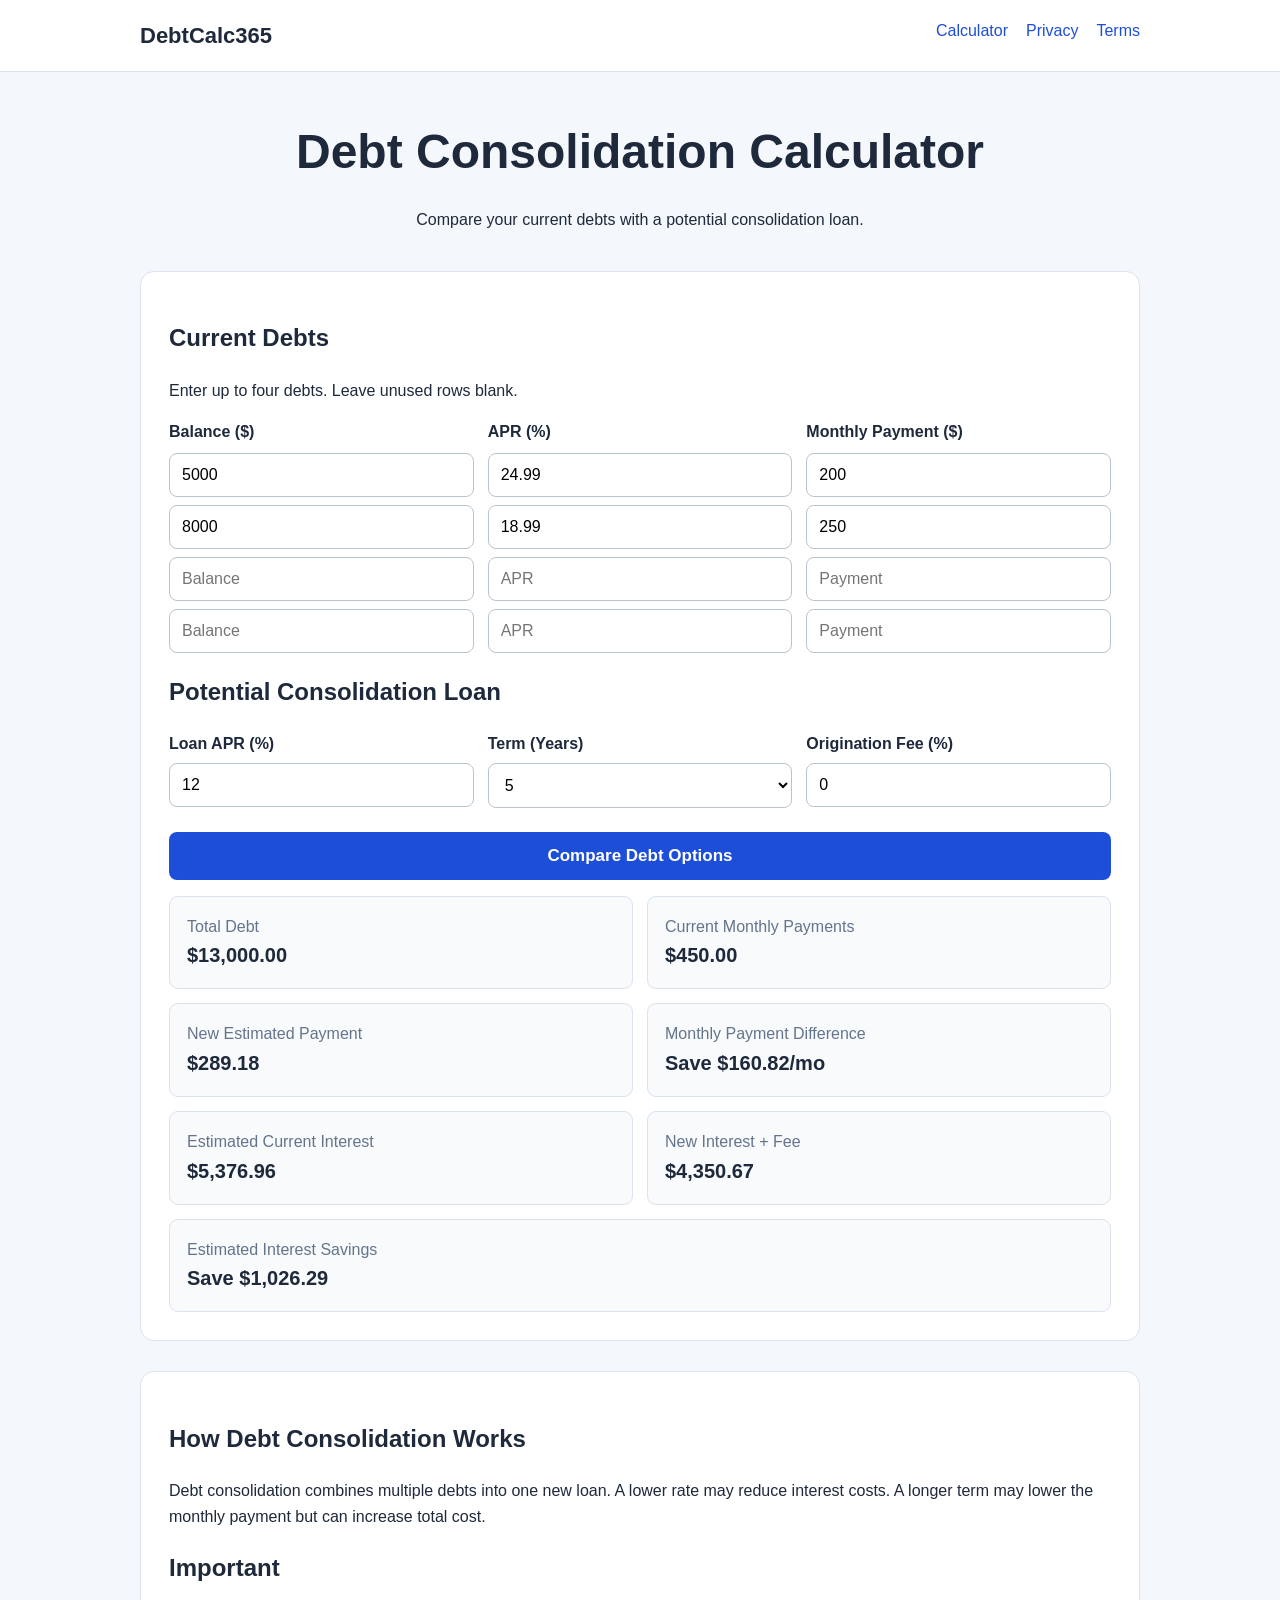
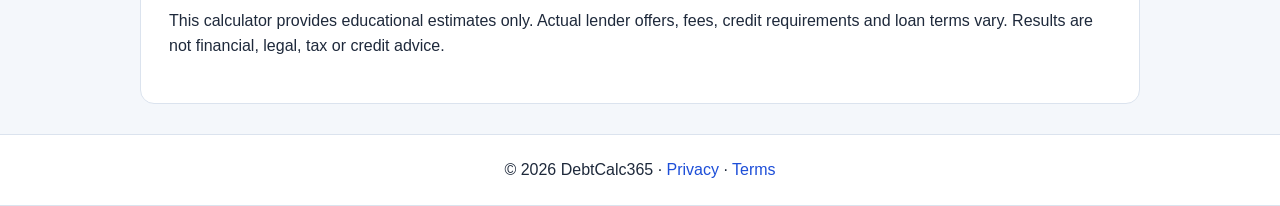
==== index.html @ ed06ba9a "Add files via upload" ====
<!doctype html><html lang="en"><head><meta charset="utf-8"><meta name="viewport" content="width=device-width,initial-scale=1"><title>Debt Consolidation Calculator | DebtCalc365</title><meta name="description" content="Free U.S. debt consolidation calculator. Compare current debts with a consolidation loan."><link rel="stylesheet" href="style.css"></head><body><header><div class="wrap top"><b>DebtCalc365</b><nav><a href="/">Calculator</a><a href="privacy.html">Privacy</a><a href="terms.html">Terms</a></nav></div></header><main class="wrap"><section class="hero"><h1>Debt Consolidation Calculator</h1><p>Compare your current debts with a potential consolidation loan.</p></section><section class="card"><h2>Current Debts</h2><p>Enter up to four debts. Leave unused rows blank.</p><div class="heads"><b>Balance ($)</b><b>APR (%)</b><b>Monthly Payment ($)</b></div><div id="rows"></div><h2>Potential Consolidation Loan</h2><div class="grid"><label>Loan APR (%)<input id="newApr" type="number" value="12" min="0" step=".01"></label><label>Term (Years)<select id="years"><option>2</option><option>3</option><option selected>5</option><option>7</option></select></label><label>Origination Fee (%)<input id="fee" type="number" value="0" min="0" step=".01"></label></div><button id="calc">Compare Debt Options</button><p id="msg"></p><div class="results"><div><span>Total Debt</span><strong id="total">—</strong></div><div><span>Current Monthly Payments</span><strong id="oldPay">—</strong></div><div><span>New Estimated Payment</span><strong id="newPay">—</strong></div><div><span>Monthly Payment Difference</span><strong id="payDiff">—</strong></div><div><span>Estimated Current Interest</span><strong id="oldInt">—</strong></div><div><span>New Interest + Fee</span><strong id="newInt">—</strong></div><div class="wide"><span>Estimated Interest Savings</span><strong id="save">—</strong></div></div></section><section class="card"><h2>How Debt Consolidation Works</h2><p>Debt consolidation combines multiple debts into one new loan. A lower rate may reduce interest costs. A longer term may lower the monthly payment but can increase total cost.</p><h2>Important</h2><p>This calculator provides educational estimates only. Actual lender offers, fees, credit requirements and loan terms vary. Results are not financial, legal, tax or credit advice.</p></section></main><footer>© <span id="yr"></span> DebtCalc365 · <a href="privacy.html">Privacy</a> · <a href="terms.html">Terms</a></footer><script src="script.js"></script></body></html>
---- style.css ----
*{box-sizing:border-box}body{margin:0;font-family:Arial,sans-serif;background:#f4f7fb;color:#1e293b;line-height:1.6}.wrap{width:min(1000px,92%);margin:auto}header,footer{background:#fff;border-bottom:1px solid #dbe3ee}.top{display:flex;justify-content:space-between;padding:18px 0}.top b{font-size:22px}nav{display:flex;gap:18px}a{color:#1d4ed8;text-decoration:none}.hero{text-align:center;padding:42px 0 22px}.hero h1{font-size:clamp(2rem,5vw,3rem);margin:0}.card{background:#fff;border:1px solid #dbe3ee;border-radius:14px;padding:28px;margin-bottom:30px}.heads,.row,.grid{display:grid;grid-template-columns:repeat(3,1fr);gap:14px}.row{margin:8px 0}input,select{width:100%;padding:12px;border:1px solid #b8c3d1;border-radius:8px;font-size:16px;background:#fff}label{font-weight:bold}label input,label select{margin-top:6px}button{width:100%;margin-top:24px;padding:14px;background:#1d4ed8;color:white;border:0;border-radius:8px;font-weight:bold;font-size:17px}.results{display:grid;grid-template-columns:1fr 1fr;gap:14px;margin-top:15px}.results div{padding:17px;background:#f8fafc;border:1px solid #dbe3ee;border-radius:9px}.results span{display:block;color:#64748b}.results strong{font-size:20px}.wide{grid-column:1/-1}.back{display:inline-block;margin-top:25px;padding:12px 20px;background:#1d4ed8;color:#fff;border-radius:8px;font-weight:bold}footer{text-align:center;padding:22px;border-top:1px solid #dbe3ee}@media(max-width:700px){.heads{display:none}.row,.grid,.results{grid-template-columns:1fr}.row{padding-bottom:14px;border-bottom:1px solid #ddd}.wide{grid-column:auto}.top{flex-direction:column;gap:8px}}
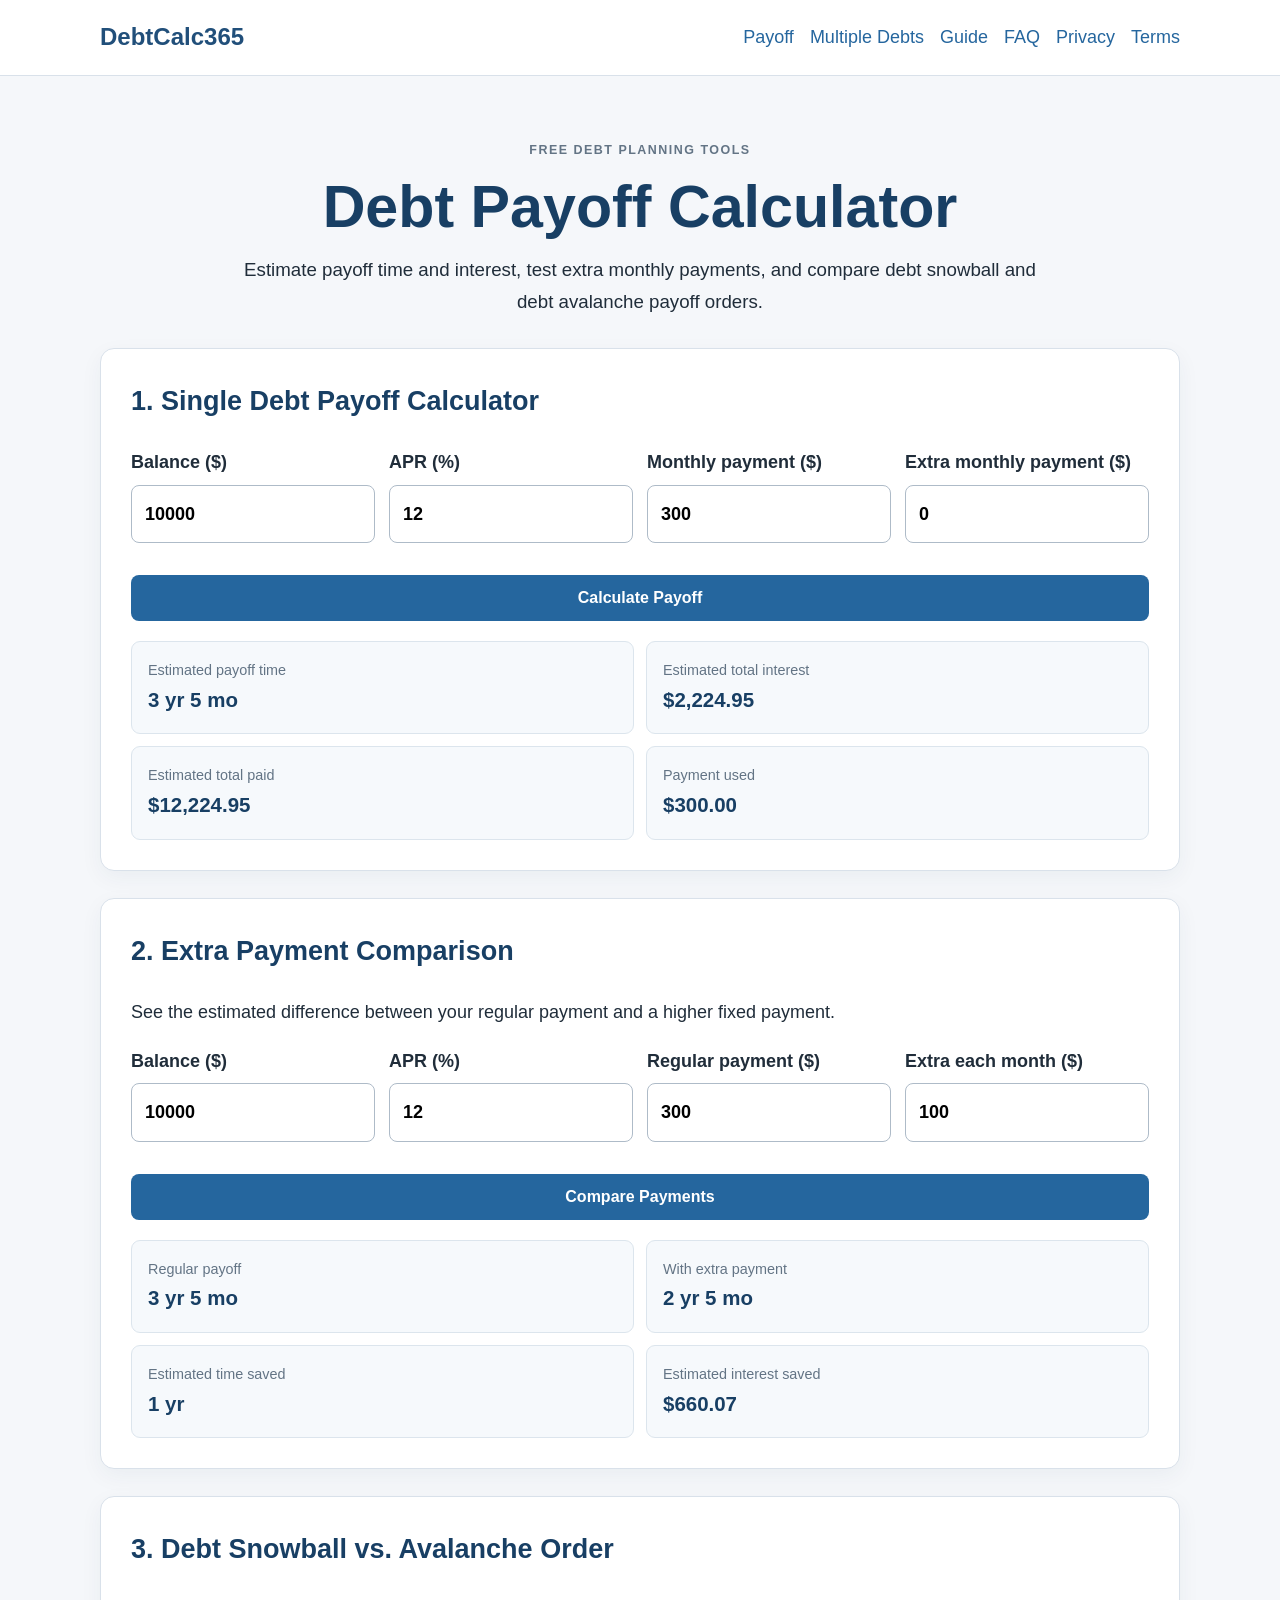
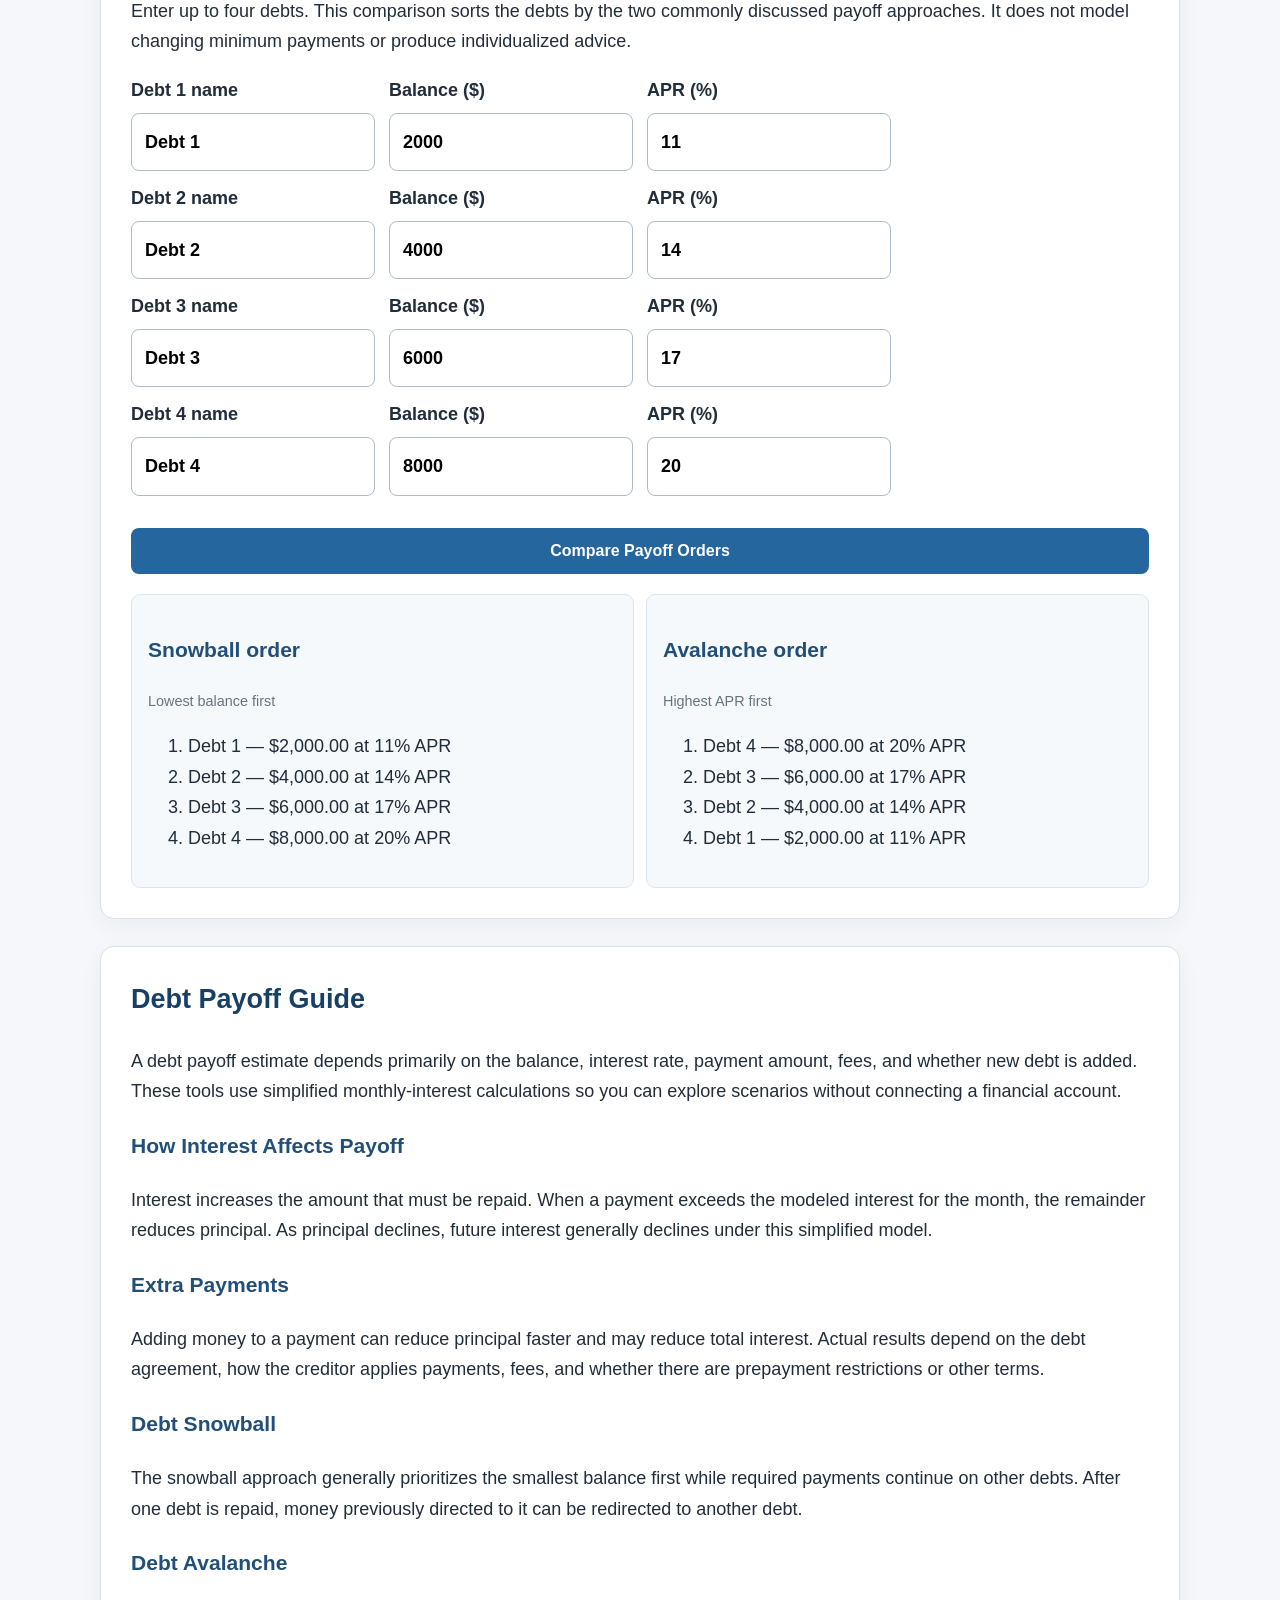
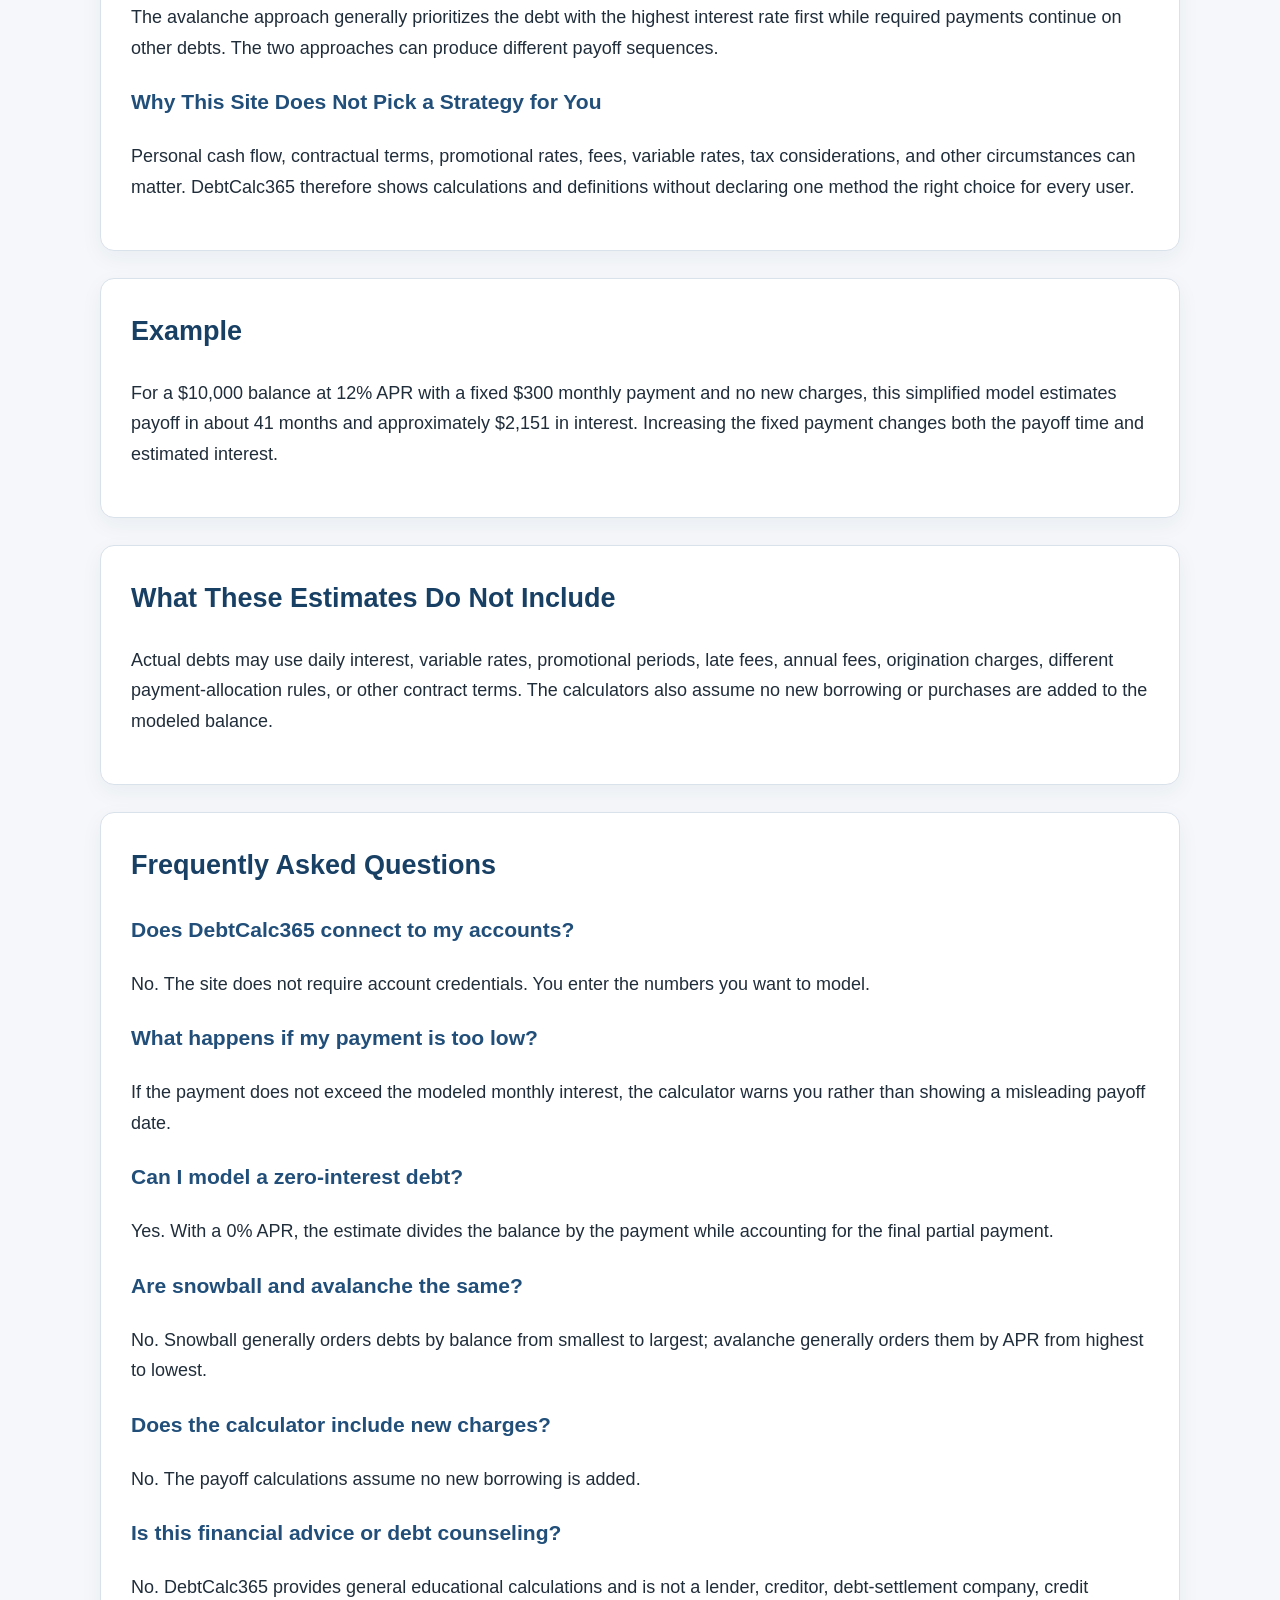
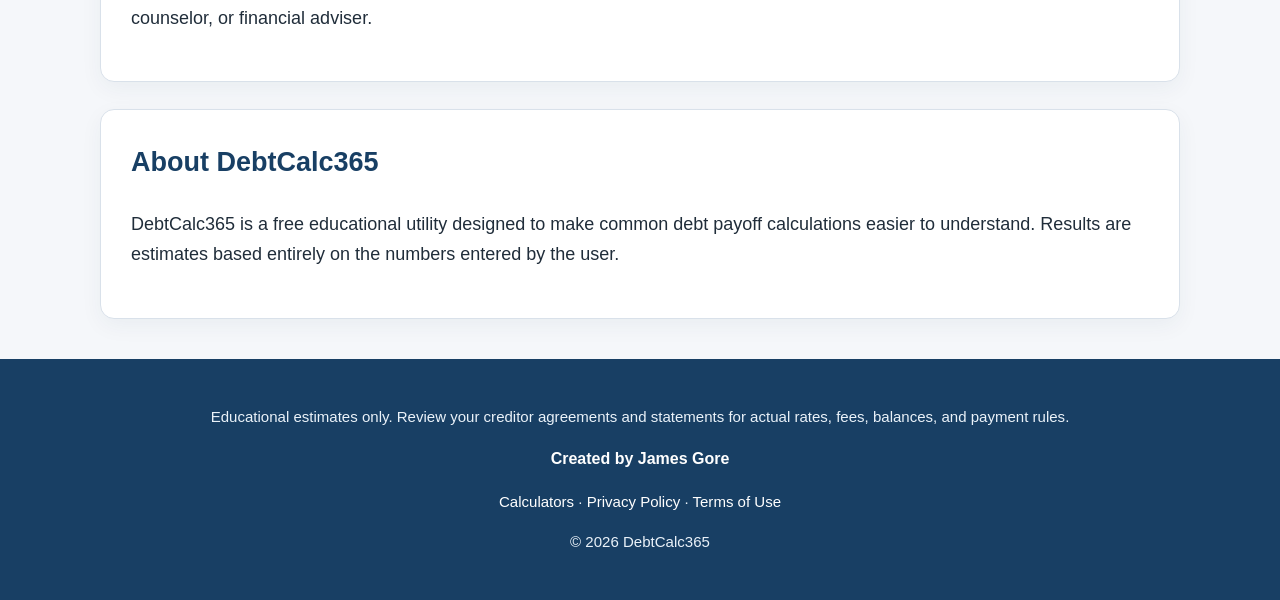
==== commit e7fb2f21: "Add files via upload" ====
--- a/index.html
+++ b/index.html
@@ -1 +1,48 @@
-<!doctype html><html lang="en"><head><meta charset="utf-8"><meta name="viewport" content="width=device-width,initial-scale=1"><title>Debt Consolidation Calculator | DebtCalc365</title><meta name="description" content="Free U.S. debt consolidation calculator. Compare current debts with a consolidation loan."><link rel="stylesheet" href="style.css"></head><body><header><div class="wrap top"><b>DebtCalc365</b><nav><a href="/">Calculator</a><a href="privacy.html">Privacy</a><a href="terms.html">Terms</a></nav></div></header><main class="wrap"><section class="hero"><h1>Debt Consolidation Calculator</h1><p>Compare your current debts with a potential consolidation loan.</p></section><section class="card"><h2>Current Debts</h2><p>Enter up to four debts. Leave unused rows blank.</p><div class="heads"><b>Balance ($)</b><b>APR (%)</b><b>Monthly Payment ($)</b></div><div id="rows"></div><h2>Potential Consolidation Loan</h2><div class="grid"><label>Loan APR (%)<input id="newApr" type="number" value="12" min="0" step=".01"></label><label>Term (Years)<select id="years"><option>2</option><option>3</option><option selected>5</option><option>7</option></select></label><label>Origination Fee (%)<input id="fee" type="number" value="0" min="0" step=".01"></label></div><button id="calc">Compare Debt Options</button><p id="msg"></p><div class="results"><div><span>Total Debt</span><strong id="total">—</strong></div><div><span>Current Monthly Payments</span><strong id="oldPay">—</strong></div><div><span>New Estimated Payment</span><strong id="newPay">—</strong></div><div><span>Monthly Payment Difference</span><strong id="payDiff">—</strong></div><div><span>Estimated Current Interest</span><strong id="oldInt">—</strong></div><div><span>New Interest + Fee</span><strong id="newInt">—</strong></div><div class="wide"><span>Estimated Interest Savings</span><strong id="save">—</strong></div></div></section><section class="card"><h2>How Debt Consolidation Works</h2><p>Debt consolidation combines multiple debts into one new loan. A lower rate may reduce interest costs. A longer term may lower the monthly payment but can increase total cost.</p><h2>Important</h2><p>This calculator provides educational estimates only. Actual lender offers, fees, credit requirements and loan terms vary. Results are not financial, legal, tax or credit advice.</p></section></main><footer>© <span id="yr"></span> DebtCalc365 · <a href="privacy.html">Privacy</a> · <a href="terms.html">Terms</a></footer><script src="script.js"></script></body></html>+<!doctype html>
+<html lang="en"><head>
+<meta charset="utf-8"><meta name="viewport" content="width=device-width,initial-scale=1">
+<title>Debt Payoff Calculator | DebtCalc365</title>
+<meta name="description" content="Free debt payoff calculators for a single debt, multiple debts, debt snowball and debt avalanche comparisons, and extra monthly payments.">
+<link rel="stylesheet" href="style.css"></head><body>
+<header><div class="wrap top"><a class="brand" href="index.html">DebtCalc365</a><nav><a href="#single">Payoff</a><a href="#multi">Multiple Debts</a><a href="#guide">Guide</a><a href="#faq">FAQ</a><a href="privacy.html">Privacy</a><a href="terms.html">Terms</a></nav></div></header>
+<main class="wrap">
+<section class="hero"><p class="eyebrow">FREE DEBT PLANNING TOOLS</p><h1>Debt Payoff Calculator</h1><p class="lead">Estimate payoff time and interest, test extra monthly payments, and compare debt snowball and debt avalanche payoff orders.</p></section>
+
+<section class="card" id="single"><h2>1. Single Debt Payoff Calculator</h2>
+<div class="grid"><label>Balance ($)<input id="bal" type="number" min="0" step="10" value="10000"></label><label>APR (%)<input id="apr" type="number" min="0" step=".01" value="12"></label><label>Monthly payment ($)<input id="pay" type="number" min="0" step="5" value="300"></label><label>Extra monthly payment ($)<input id="extra" type="number" min="0" step="5" value="0"></label></div>
+<button onclick="single()">Calculate Payoff</button><p class="error" id="e1"></p>
+<div class="results"><div><span>Estimated payoff time</span><strong id="time">—</strong></div><div><span>Estimated total interest</span><strong id="interest">—</strong></div><div><span>Estimated total paid</span><strong id="total">—</strong></div><div><span>Payment used</span><strong id="used">—</strong></div></div></section>
+
+<section class="card"><h2>2. Extra Payment Comparison</h2><p>See the estimated difference between your regular payment and a higher fixed payment.</p>
+<div class="grid"><label>Balance ($)<input id="cbal" type="number" min="0" step="10" value="10000"></label><label>APR (%)<input id="capr" type="number" min="0" step=".01" value="12"></label><label>Regular payment ($)<input id="cpay" type="number" min="0" step="5" value="300"></label><label>Extra each month ($)<input id="cextra" type="number" min="0" step="5" value="100"></label></div>
+<button onclick="compare()">Compare Payments</button><p class="error" id="e2"></p>
+<div class="results"><div><span>Regular payoff</span><strong id="rtime">—</strong></div><div><span>With extra payment</span><strong id="xtime">—</strong></div><div><span>Estimated time saved</span><strong id="tsave">—</strong></div><div><span>Estimated interest saved</span><strong id="isave">—</strong></div></div></section>
+
+<section class="card" id="multi"><h2>3. Debt Snowball vs. Avalanche Order</h2><p>Enter up to four debts. This comparison sorts the debts by the two commonly discussed payoff approaches. It does not model changing minimum payments or produce individualized advice.</p>
+<div id="debts"></div><button onclick="strategies()">Compare Payoff Orders</button><p class="error" id="e3"></p>
+<div class="strategy"><div><h3>Snowball order</h3><p class="small">Lowest balance first</p><ol id="snow"></ol></div><div><h3>Avalanche order</h3><p class="small">Highest APR first</p><ol id="ava"></ol></div></div></section>
+
+<section class="content" id="guide"><h2>Debt Payoff Guide</h2>
+<p>A debt payoff estimate depends primarily on the balance, interest rate, payment amount, fees, and whether new debt is added. These tools use simplified monthly-interest calculations so you can explore scenarios without connecting a financial account.</p>
+<h3>How Interest Affects Payoff</h3><p>Interest increases the amount that must be repaid. When a payment exceeds the modeled interest for the month, the remainder reduces principal. As principal declines, future interest generally declines under this simplified model.</p>
+<h3>Extra Payments</h3><p>Adding money to a payment can reduce principal faster and may reduce total interest. Actual results depend on the debt agreement, how the creditor applies payments, fees, and whether there are prepayment restrictions or other terms.</p>
+<h3>Debt Snowball</h3><p>The snowball approach generally prioritizes the smallest balance first while required payments continue on other debts. After one debt is repaid, money previously directed to it can be redirected to another debt.</p>
+<h3>Debt Avalanche</h3><p>The avalanche approach generally prioritizes the debt with the highest interest rate first while required payments continue on other debts. The two approaches can produce different payoff sequences.</p>
+<h3>Why This Site Does Not Pick a Strategy for You</h3><p>Personal cash flow, contractual terms, promotional rates, fees, variable rates, tax considerations, and other circumstances can matter. DebtCalc365 therefore shows calculations and definitions without declaring one method the right choice for every user.</p></section>
+
+<section class="content"><h2>Example</h2><p>For a $10,000 balance at 12% APR with a fixed $300 monthly payment and no new charges, this simplified model estimates payoff in about 41 months and approximately $2,151 in interest. Increasing the fixed payment changes both the payoff time and estimated interest.</p></section>
+
+<section class="content"><h2>What These Estimates Do Not Include</h2><p>Actual debts may use daily interest, variable rates, promotional periods, late fees, annual fees, origination charges, different payment-allocation rules, or other contract terms. The calculators also assume no new borrowing or purchases are added to the modeled balance.</p></section>
+
+<section class="content" id="faq"><h2>Frequently Asked Questions</h2>
+<h3>Does DebtCalc365 connect to my accounts?</h3><p>No. The site does not require account credentials. You enter the numbers you want to model.</p>
+<h3>What happens if my payment is too low?</h3><p>If the payment does not exceed the modeled monthly interest, the calculator warns you rather than showing a misleading payoff date.</p>
+<h3>Can I model a zero-interest debt?</h3><p>Yes. With a 0% APR, the estimate divides the balance by the payment while accounting for the final partial payment.</p>
+<h3>Are snowball and avalanche the same?</h3><p>No. Snowball generally orders debts by balance from smallest to largest; avalanche generally orders them by APR from highest to lowest.</p>
+<h3>Does the calculator include new charges?</h3><p>No. The payoff calculations assume no new borrowing is added.</p>
+<h3>Is this financial advice or debt counseling?</h3><p>No. DebtCalc365 provides general educational calculations and is not a lender, creditor, debt-settlement company, credit counselor, or financial adviser.</p></section>
+
+<section class="content"><h2>About DebtCalc365</h2><p>DebtCalc365 is a free educational utility designed to make common debt payoff calculations easier to understand. Results are estimates based entirely on the numbers entered by the user.</p></section>
+</main>
+<footer><div class="wrap"><p>Educational estimates only. Review your creditor agreements and statements for actual rates, fees, balances, and payment rules.</p><p class="creator">Created by James Gore</p><p><a href="index.html">Calculators</a> · <a href="privacy.html">Privacy Policy</a> · <a href="terms.html">Terms of Use</a></p><p>© 2026 DebtCalc365</p></div></footer>
+<script src="script.js"></script></body></html>
--- a/style.css
+++ b/style.css
@@ -1 +1 @@
-*{box-sizing:border-box}body{margin:0;font-family:Arial,sans-serif;background:#f4f7fb;color:#1e293b;line-height:1.6}.wrap{width:min(1000px,92%);margin:auto}header,footer{background:#fff;border-bottom:1px solid #dbe3ee}.top{display:flex;justify-content:space-between;padding:18px 0}.top b{font-size:22px}nav{display:flex;gap:18px}a{color:#1d4ed8;text-decoration:none}.hero{text-align:center;padding:42px 0 22px}.hero h1{font-size:clamp(2rem,5vw,3rem);margin:0}.card{background:#fff;border:1px solid #dbe3ee;border-radius:14px;padding:28px;margin-bottom:30px}.heads,.row,.grid{display:grid;grid-template-columns:repeat(3,1fr);gap:14px}.row{margin:8px 0}input,select{width:100%;padding:12px;border:1px solid #b8c3d1;border-radius:8px;font-size:16px;background:#fff}label{font-weight:bold}label input,label select{margin-top:6px}button{width:100%;margin-top:24px;padding:14px;background:#1d4ed8;color:white;border:0;border-radius:8px;font-weight:bold;font-size:17px}.results{display:grid;grid-template-columns:1fr 1fr;gap:14px;margin-top:15px}.results div{padding:17px;background:#f8fafc;border:1px solid #dbe3ee;border-radius:9px}.results span{display:block;color:#64748b}.results strong{font-size:20px}.wide{grid-column:1/-1}.back{display:inline-block;margin-top:25px;padding:12px 20px;background:#1d4ed8;color:#fff;border-radius:8px;font-weight:bold}footer{text-align:center;padding:22px;border-top:1px solid #dbe3ee}@media(max-width:700px){.heads{display:none}.row,.grid,.results{grid-template-columns:1fr}.row{padding-bottom:14px;border-bottom:1px solid #ddd}.wide{grid-column:auto}.top{flex-direction:column;gap:8px}}+*{box-sizing:border-box}html{scroll-behavior:smooth}body{margin:0;background:#f5f7fa;color:#202d3a;font:18px/1.7 Arial,sans-serif}.wrap{width:min(1080px,92%);margin:auto}header{background:#fff;border-bottom:1px solid #d9e1ea}.top{display:flex;justify-content:space-between;align-items:center;gap:20px;padding:17px 0}.brand{font-size:1.5rem;font-weight:800;color:#214f7a;text-decoration:none}nav{display:flex;gap:16px;flex-wrap:wrap}a{color:#25669e;text-decoration:none}.hero{text-align:center;padding:52px 0 30px}.eyebrow{font-size:.78rem;font-weight:800;letter-spacing:.12em;color:#637485}.hero h1{font-size:clamp(2.3rem,6vw,3.7rem);line-height:1.1;margin:5px 0 15px;color:#183f64}.lead{font-size:1.17rem;max-width:820px;margin:auto}.card,.content{background:#fff;border:1px solid #d9e1ea;border-radius:14px;padding:30px;margin-bottom:27px;box-shadow:0 7px 22px rgba(25,55,85,.05)}h2{color:#183f64;margin-top:0}h3{color:#214f7a}.grid,.debtrow{display:grid;grid-template-columns:repeat(4,1fr);gap:14px;margin-bottom:12px}label{display:block;font-weight:700}input{width:100%;padding:13px;margin-top:7px;border:1px solid #aebbc8;border-radius:8px;font:inherit}button{width:100%;padding:14px;margin-top:20px;border:0;border-radius:8px;background:#25669e;color:#fff;font-size:1rem;font-weight:800;cursor:pointer}.results,.strategy{display:grid;grid-template-columns:repeat(2,1fr);gap:12px;margin-top:20px}.results div,.strategy>div{background:#f6f9fc;border:1px solid #dce5ed;border-radius:9px;padding:16px}.results span{display:block;color:#637485;font-size:.9rem}.results strong{font-size:1.28rem;color:#183f64}.small{font-size:.9rem;color:#637485}.error{color:#a32323;font-weight:bold}.back{display:inline-block;margin-top:23px;padding:11px 18px;border-radius:8px;background:#25669e;color:#fff;font-weight:800}.back:hover{text-decoration:none}footer{background:#183f64;color:#eaf2f9;text-align:center;padding:30px 0;margin-top:40px;font-size:.94rem}footer a{color:#fff}.creator{font-weight:800;color:#fff;font-size:1rem}@media(max-width:760px){body{font-size:17px}.top{flex-direction:column;align-items:flex-start}.grid,.debtrow,.results,.strategy{grid-template-columns:1fr}.card,.content{padding:21px}}
